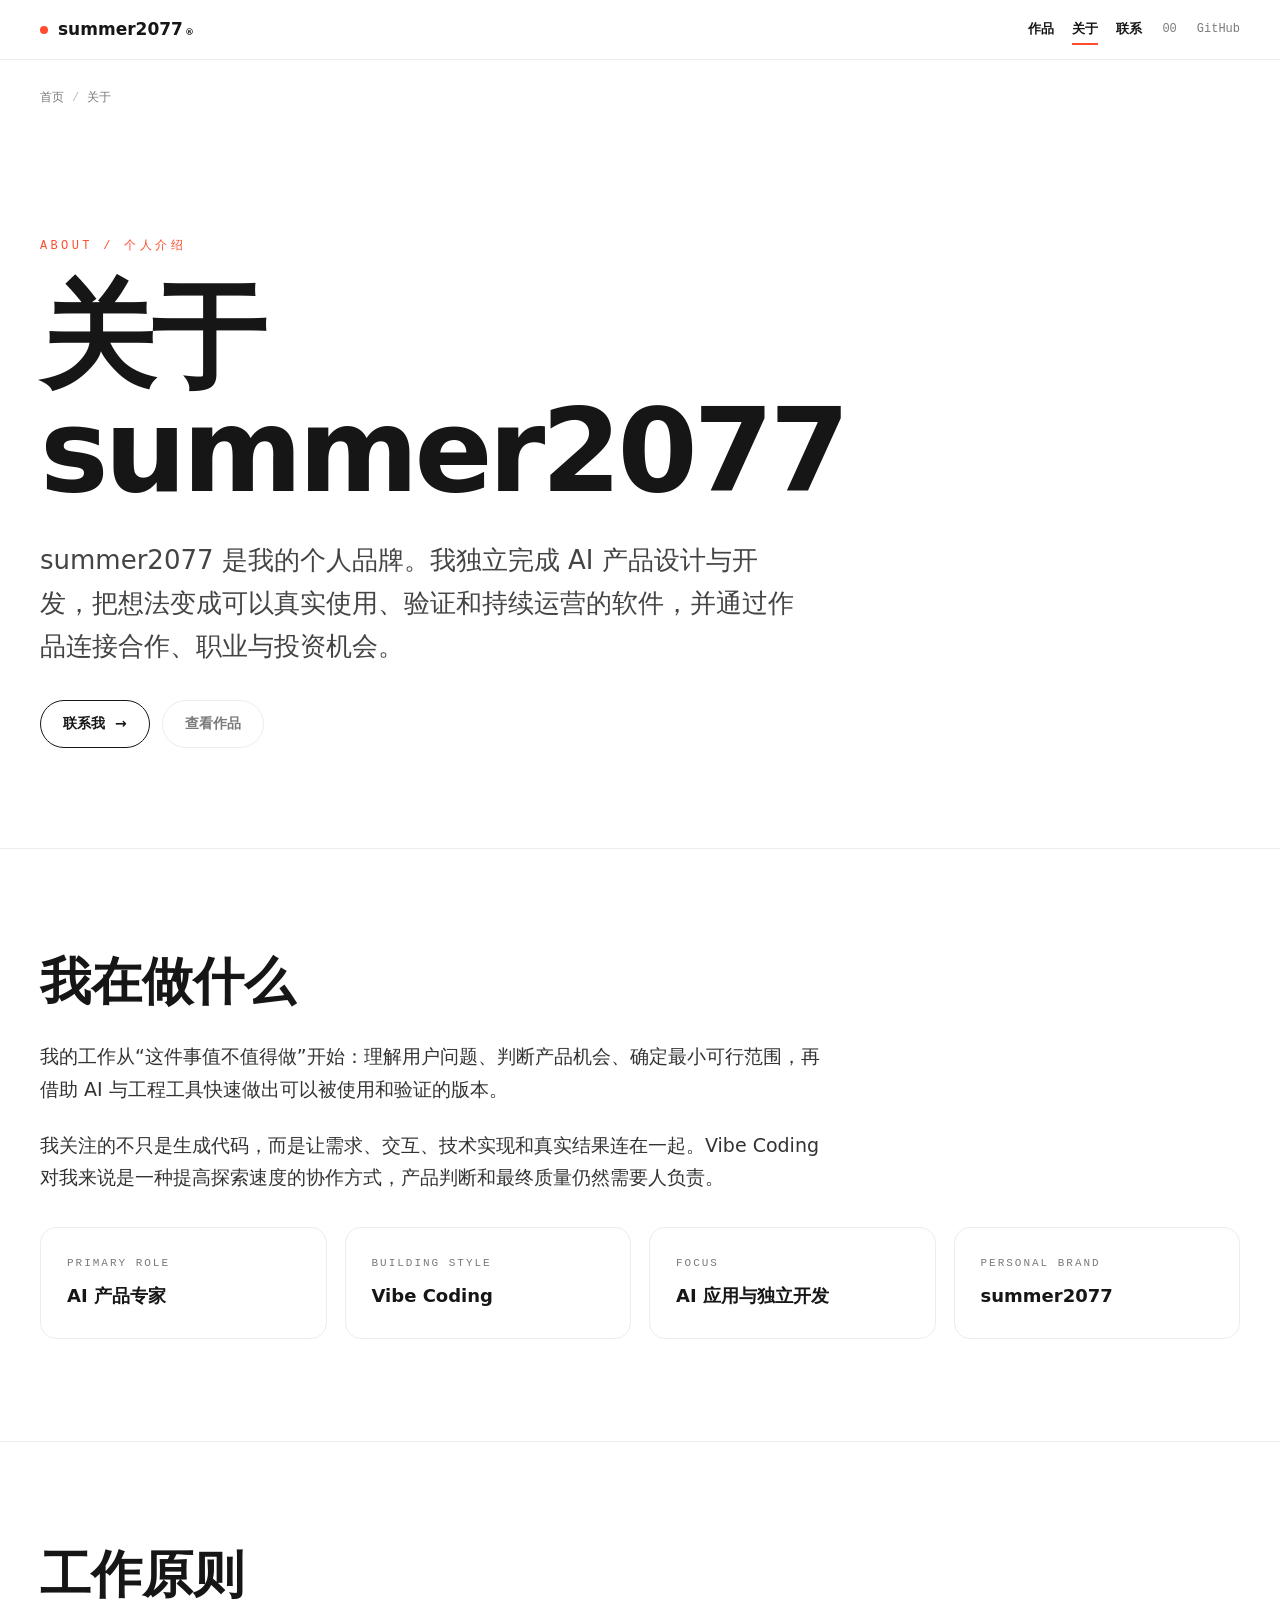
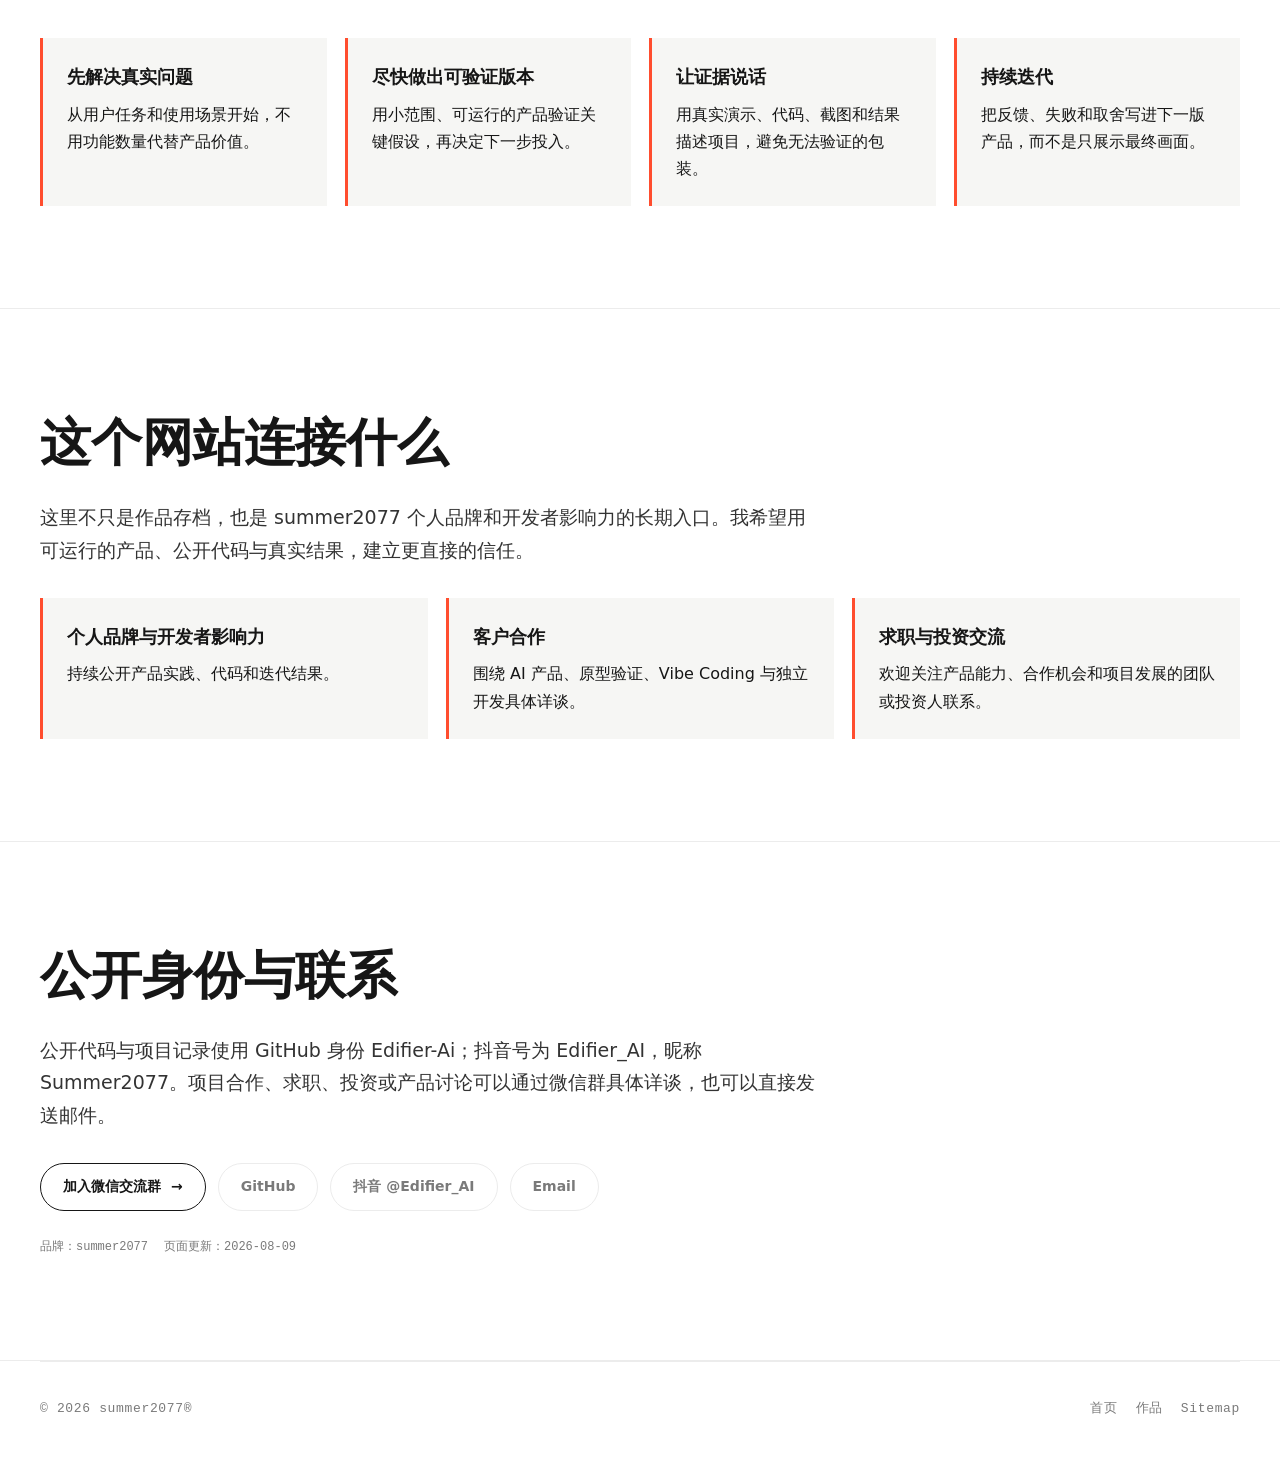
==== about/index.html @ 02dec82c "Expand homepage content and improve progressive static UX" ====
<!DOCTYPE html>
<html lang="zh-CN">
<head>
  <meta charset="UTF-8">
  <meta name="viewport" content="width=device-width, initial-scale=1.0">
  <title>关于 summer2077｜AI 产品专家与独立开发者</title>
  <meta name="description" content="认识 summer2077：独立完成 AI 产品设计与开发，通过真实作品建立个人品牌并连接合作、求职与投资机会。">
  <meta name="author" content="summer2077">
  <meta name="robots" content="index,follow,max-image-preview:large,max-snippet:-1,max-video-preview:-1">
  <meta name="theme-color" content="#ff4d2e">
  <link rel="canonical" href="https://summer2077.com/about/">
  <link rel="icon" href="/assets/favicon.svg" type="image/svg+xml">
  <link rel="manifest" href="/site.webmanifest">
  <meta property="og:locale" content="zh_CN">
  <meta property="og:type" content="profile">
  <meta property="og:site_name" content="summer2077">
  <meta property="og:title" content="关于 summer2077｜AI 产品专家与独立开发者">
  <meta property="og:description" content="了解 summer2077 的产品方向、独立开发方式、公开身份与合作方向。">
  <meta property="og:url" content="https://summer2077.com/about/">
  <meta property="og:image" content="https://summer2077.com/assets/hero-me-lean-v2.png">
  <meta property="og:image:alt" content="summer2077 的 Q 版个人形象">
  <meta name="twitter:card" content="summary">
  <meta name="twitter:title" content="关于 summer2077">
  <meta name="twitter:description" content="AI 产品设计、Vibe Coding 与独立开发。">
  <meta name="twitter:image" content="https://summer2077.com/assets/hero-me-lean-v2.png">
  <script type="application/ld+json">
  {
    "@context": "https://schema.org",
    "@graph": [
      {
        "@type": "ProfilePage",
        "@id": "https://summer2077.com/about/#webpage",
        "url": "https://summer2077.com/about/",
        "name": "关于 summer2077",
        "description": "summer2077 的个人介绍、独立开发方向、公开身份与合作目标。",
        "isPartOf": { "@id": "https://summer2077.com/#website" },
        "mainEntity": { "@id": "https://summer2077.com/#person" },
        "dateModified": "2026-08-09"
      },
      {
        "@type": "Person",
        "@id": "https://summer2077.com/#person",
        "name": "summer2077",
        "alternateName": ["Summer", "Edifier-Ai"],
        "url": "https://summer2077.com/",
        "email": "summer0420@vip.qq.com",
        "jobTitle": "AI 产品专家",
        "description": "独立完成 AI 产品设计与开发，通过真实作品连接客户合作、职业与投资机会。",
        "image": "https://summer2077.com/assets/hero-me-lean-v2.png",
        "knowsAbout": ["AI 产品设计", "Vibe Coding", "独立开发", "AI 应用", "产品验证"],
        "sameAs": ["https://github.com/Edifier-Ai", "https://v.douyin.com/jvzVWXVX1Ic/"]
      }
    ]
  }
  </script>
  <link rel="stylesheet" href="/css/style.css?v=20260809-21">
</head>
<body>
  <div class="progress" aria-hidden="true"><span id="bar"></span></div>
  <header class="nav">
    <a class="nav-logo" href="/" aria-label="summer2077 首页"><span class="dot"></span>summer2077<sup>®</sup></a>
    <div class="nav-right">
      <nav class="site-nav" aria-label="主导航"><a href="/projects/">作品</a><a href="/about/" aria-current="page">关于</a><a href="/#contact">联系</a></nav>
      <span class="progress-value" id="progress-value" aria-hidden="true">00</span>
      <a class="nav-gh" href="https://github.com/Edifier-Ai" target="_blank" rel="me noopener" aria-label="summer2077 的 GitHub">GitHub</a>
    </div>
  </header>

  <main class="page-main">
    <nav class="breadcrumbs" aria-label="面包屑"><ol><li><a href="/">首页</a></li><li aria-current="page">关于</li></ol></nav>
    <header class="page-hero reveal">
      <p class="page-eyebrow">ABOUT / 个人介绍</p>
      <h1>关于<br>summer2077</h1>
      <p class="page-lede">summer2077 是我的个人品牌。我独立完成 AI 产品设计与开发，把想法变成可以真实使用、验证和持续运营的软件，并通过作品连接合作、职业与投资机会。</p>
      <div class="page-actions"><a class="go" href="mailto:summer0420@vip.qq.com">联系我 <span class="arr">→</span></a><a class="go alt" href="/projects/">查看作品</a></div>
    </header>

    <section class="content-section reveal" aria-labelledby="what-i-do">
      <h2 id="what-i-do">我在做什么</h2>
      <div class="prose">
        <p>我的工作从“这件事值不值得做”开始：理解用户问题、判断产品机会、确定最小可行范围，再借助 AI 与工程工具快速做出可以被使用和验证的版本。</p>
        <p>我关注的不只是生成代码，而是让需求、交互、技术实现和真实结果连在一起。Vibe Coding 对我来说是一种提高探索速度的协作方式，产品判断和最终质量仍然需要人负责。</p>
      </div>
      <dl class="facts-grid">
        <div class="fact-card"><dt>PRIMARY ROLE</dt><dd>AI 产品专家</dd></div>
        <div class="fact-card"><dt>BUILDING STYLE</dt><dd>Vibe Coding</dd></div>
        <div class="fact-card"><dt>FOCUS</dt><dd>AI 应用与独立开发</dd></div>
        <div class="fact-card"><dt>PERSONAL BRAND</dt><dd>summer2077</dd></div>
      </dl>
    </section>

    <section class="content-section reveal" aria-labelledby="principles">
      <h2 id="principles">工作原则</h2>
      <ul class="feature-list">
        <li><strong>先解决真实问题</strong>从用户任务和使用场景开始，不用功能数量代替产品价值。</li>
        <li><strong>尽快做出可验证版本</strong>用小范围、可运行的产品验证关键假设，再决定下一步投入。</li>
        <li><strong>让证据说话</strong>用真实演示、代码、截图和结果描述项目，避免无法验证的包装。</li>
        <li><strong>持续迭代</strong>把反馈、失败和取舍写进下一版产品，而不是只展示最终画面。</li>
      </ul>
    </section>

    <section class="content-section reveal" aria-labelledby="site-goals">
      <h2 id="site-goals">这个网站连接什么</h2>
      <div class="prose"><p>这里不只是作品存档，也是 summer2077 个人品牌和开发者影响力的长期入口。我希望用可运行的产品、公开代码与真实结果，建立更直接的信任。</p></div>
      <ul class="feature-list">
        <li><strong>个人品牌与开发者影响力</strong>持续公开产品实践、代码和迭代结果。</li>
        <li><strong>客户合作</strong>围绕 AI 产品、原型验证、Vibe Coding 与独立开发具体详谈。</li>
        <li><strong>求职与投资交流</strong>欢迎关注产品能力、合作机会和项目发展的团队或投资人联系。</li>
      </ul>
    </section>

    <section class="content-section reveal" aria-labelledby="identity">
      <h2 id="identity">公开身份与联系</h2>
      <div class="prose"><p>公开代码与项目记录使用 GitHub 身份 Edifier-Ai；抖音号为 Edifier_AI，昵称 Summer2077。项目合作、求职、投资或产品讨论可以通过微信群具体详谈，也可以直接发送邮件。</p></div>
      <div class="page-actions"><a class="go" href="/#community">加入微信交流群 <span class="arr">→</span></a><a class="go alt" href="https://github.com/Edifier-Ai" target="_blank" rel="me noopener">GitHub</a><a class="go alt" href="https://v.douyin.com/jvzVWXVX1Ic/" target="_blank" rel="me noopener">抖音 @Edifier_AI</a><a class="go alt" href="mailto:summer0420@vip.qq.com">Email</a></div>
      <p class="meta-row"><span>品牌：summer2077</span><span>页面更新：2026-08-09</span></p>
    </section>
  </main>

  <footer><div class="footer-inner"><span>© <span id="year">2026</span> summer2077®</span><nav class="footer-nav" aria-label="页脚导航"><a href="/">首页</a><a href="/projects/">作品</a><a href="/sitemap.xml">Sitemap</a></nav></div></footer>
  <div id="cursor" aria-hidden="true"></div>
  <script src="/js/main.js?v=20260809-17"></script>
</body>
</html>
---- css/style.css ----
/* ========== 基础 ========== */
:root{
  --bg:#ffffff;
  --ink:#161616;
  --muted:#7a7a7a;
  --line:#ececec;
  --soft:#f6f6f4;
  --accent:#ff4d2e;
  --radius:16px;
  --nav-h:60px;
  --gutter:max(24px, calc((100vw - 1200px) / 2));
  --mono:ui-monospace,SFMono-Regular,Consolas,"Courier New",monospace;
}
*{margin:0;padding:0;box-sizing:border-box}
html{scroll-behavior:smooth}
body{
  font-family:"PingFang SC","Microsoft YaHei","Noto Sans SC",system-ui,sans-serif;
  background:var(--bg);color:var(--ink);line-height:1.7;
  -webkit-font-smoothing:antialiased;overflow-x:hidden;
}
img{display:block;max-width:100%}
a{color:inherit;text-decoration:none}
button{font:inherit;border:0;background:none;cursor:pointer;color:inherit}
::selection{background:var(--accent);color:#fff}
a:focus-visible,button:focus-visible{outline:2px solid var(--accent);outline-offset:3px;border-radius:4px}
.sr-only{position:absolute!important;width:1px!important;height:1px!important;padding:0!important;margin:-1px!important;overflow:hidden!important;clip:rect(0,0,0,0)!important;white-space:nowrap!important;border:0!important}

/* ========== 阅读进度 ========== */
#bar{
  position:fixed;top:0;left:0;height:3px;width:100%;z-index:70;
  background:var(--accent);transform-origin:0 50%;transform:scaleX(0);
}

/* ========== 顶部栏 ========== */
.nav{
  position:fixed;top:0;left:0;right:0;z-index:50;height:var(--nav-h);
  display:flex;justify-content:space-between;align-items:center;
  padding:0 var(--gutter);
  background:rgba(255,255,255,.85);backdrop-filter:blur(12px);
  border-bottom:1px solid var(--line);
}
.nav-logo{font-weight:800;font-size:17px;display:inline-flex;align-items:baseline;gap:2px}
.nav-logo .dot{width:8px;height:8px;border-radius:50%;background:var(--accent);display:inline-block;margin-right:8px;transform:translateY(-1px)}
.nav-logo sup{font-size:9px;font-weight:600}
.nav-right{display:flex;align-items:center;gap:20px}
.site-nav{display:flex;align-items:center;gap:18px;font-size:13px;font-weight:700}
.site-nav a{position:relative;padding:4px 0}
.site-nav a::after{content:"";position:absolute;left:0;right:0;bottom:0;height:1.5px;background:var(--accent);transform:scaleX(0);transform-origin:left;transition:transform .2s}
.site-nav a:hover::after,.site-nav a[aria-current="page"]::after{transform:scaleX(1)}
.progress-value{font-family:var(--mono);font-size:12px;color:var(--muted);min-width:2ch;text-align:right}
.nav-gh{font-family:var(--mono);font-size:12px;color:var(--muted);transition:color .2s}
.nav-gh:hover{color:var(--ink)}

/* ========== 首屏 ========== */
.hero{
  position:relative;min-height:100vh;min-height:100svh;
  display:flex;flex-direction:column;justify-content:center;
  padding:calc(var(--nav-h) + 40px) var(--gutter) 96px;
  overflow:hidden;
}
.hero::before{
  content:"";position:absolute;inset:0;pointer-events:none;
  background-image:
    linear-gradient(rgba(20,20,20,.045) 1px,transparent 1px),
    linear-gradient(90deg,rgba(20,20,20,.045) 1px,transparent 1px);
  background-size:56px 56px;
  -webkit-mask-image:linear-gradient(#000 55%,transparent 95%);
  mask-image:linear-gradient(#000 55%,transparent 95%);
}
.hero-title{
  position:relative;z-index:1;
  font-size:clamp(52px,9.5vw,136px);font-weight:800;line-height:1.08;
  letter-spacing:.01em;text-transform:none;
}
.lmask{display:block;overflow:hidden;padding-bottom:.06em;margin-bottom:-.06em}
.lmask-scene{overflow:visible}
.lword{
  display:inline-block;white-space:nowrap;transform:translateY(112%);
  animation:rise .9s cubic-bezier(.2,.65,.2,1) forwards;animation-delay:var(--d,0s);
}
@keyframes rise{to{transform:translateY(0)}}

/* 角色直接锚定目标字符，避免跨行字体宽度差异在不同浏览器中累积成位移。
   所有尺寸均为传统 CSS 长度，不依赖 calc() 的乘法语法。 */
.glyph-anchor{position:relative;display:inline-block}
.hero-illo{
  position:absolute;left:100%;top:0;display:block;isolation:isolate;
  width:3.1em;height:3.1em;
}
.scene-item,.scene-wife-menu{position:absolute}
.scene-item{pointer-events:none}
.scene-item img,.scene-wife-menu img{user-select:none;-webkit-user-drag:none}
.scene-item picture,.scene-wife-menu picture{display:block;width:100%;height:100%}
.figure-static{height:100%;width:auto;max-width:none;display:block}
.me{
  left:-.755em;top:-.646em;width:3.05em;height:3.05em;z-index:5;
}
.poodle{
  left:1.196em;top:1.274em;width:1.1em;height:1.1em;z-index:6;
}
.bichon{
  left:1.819em;top:1.25em;width:1.05em;height:1.05em;z-index:7;
}
.scene-wife-menu{
  /* 图片中臀部坐点约为画布的 32% / 47%；始终将这个点压在 7 的上横笔上。 */
  left:.35em;top:.08em;width:1.3334em;height:2em;
  transform:translate(-32%,-47%);
  padding:0;border:0;z-index:8;cursor:pointer;
  background:transparent;font:inherit;color:inherit;
}
.wife-figure{
  position:absolute;inset:0;display:block;pointer-events:none;opacity:0;
  transform:translate3d(0,8px,0) scale(.96);transform-origin:50% 70%;
  transition:opacity .24s ease,transform .36s cubic-bezier(.2,.75,.2,1),filter .3s ease;
}
.scene-wife-menu img{position:absolute;inset:0;width:100%;height:100%;object-fit:contain;max-width:none}
.wife-look{filter:saturate(.94)}
.scene-wife-menu:hover .wife-figure,
.scene-wife-menu:focus-visible .wife-figure,
.scene-wife-menu.is-revealed .wife-figure{opacity:1;transform:none}
.scene-wife-menu:hover .wife-look,
.scene-wife-menu:focus-visible .wife-look,
.scene-wife-menu.is-revealed .wife-look{filter:saturate(1.05)}
.scene-wife-menu:hover,.scene-wife-menu:focus-visible,.scene-wife-menu.is-revealed{z-index:10}

.sub{
  position:relative;z-index:1;margin-top:clamp(28px,4vh,48px);
  display:flex;flex-direction:column;gap:6px;
  animation:fadein 1s .9s both;
}
.sub .zh{font-size:clamp(18px,2vw,24px);font-weight:700;letter-spacing:.12em}
.sub .en{font-family:var(--mono);font-size:12px;letter-spacing:.3em;color:var(--muted)}
.hero-summary{max-width:620px;margin-top:10px;font-size:clamp(15px,1.5vw,18px);color:#444;letter-spacing:.02em}
@keyframes fadein{from{opacity:0;transform:translateY(12px)}to{opacity:1;transform:none}}

.arrow{
  position:absolute;bottom:28px;left:var(--gutter);z-index:1;
  font-family:var(--mono);font-size:12px;letter-spacing:.3em;color:var(--muted);
  animation:hint 2s ease-in-out infinite;
}
@keyframes hint{0%,100%{transform:translateY(0)}50%{transform:translateY(8px)}}

/* ========== 分区通用 ========== */
section{position:relative;scroll-margin-top:var(--nav-h)}
.reel{
  position:absolute;top:32px;right:var(--gutter);z-index:0;
  font-weight:800;line-height:1;font-size:clamp(110px,17vw,230px);
  color:transparent;-webkit-text-stroke:1.5px #efefef;
  user-select:none;pointer-events:none;
}
.reveal{opacity:1;transform:none}
.js .reveal{opacity:0;transform:translateY(26px);transition:opacity .7s ease,transform .7s ease}
.js .reveal.in{opacity:1;transform:none}

/* ========== 作品区 ========== */
.works-shell{padding:96px var(--gutter) 40px}
.section-title{position:relative;z-index:1;margin-bottom:24px;font-size:clamp(28px,4vw,48px);line-height:1.2}
.tabs{
  position:relative;z-index:1;display:flex;gap:8px;flex-wrap:wrap;
  margin-bottom:24px;
}
.tab{
  padding:9px 22px;border-radius:999px;border:1px solid var(--line);
  font-size:14px;font-weight:600;color:var(--muted);
  transition:background .2s,color .2s,border-color .2s;
}
.tab:hover{color:var(--ink);border-color:var(--ink)}
.tab.active{background:var(--ink);border-color:var(--ink);color:#fff}
.panel{display:block}
.js .panel{display:none}
.js .panel.active{display:block;animation:fadein .45s ease both}

/* 项目模块 */
.pmodule{
  display:grid;grid-template-columns:minmax(0,1fr) minmax(0,2fr);
  gap:clamp(24px,4vw,56px);align-items:center;
  padding:56px 0;border-top:1px solid var(--line);position:relative;z-index:1;
}
.pmodule:last-child{border-bottom:1px solid var(--line)}
.pnum{
  grid-column:1/-1;font-family:var(--mono);font-size:13px;
  letter-spacing:.25em;color:var(--accent);
}
.stage{
  aspect-ratio:16/9;border:1.5px dashed #d9d9d9;border-radius:var(--radius);
  background:var(--soft);display:flex;align-items:center;justify-content:center;text-align:center;
  color:#b5b5b5;font-size:13px;line-height:2;letter-spacing:.1em;font-family:var(--mono);
  transition:transform .3s,border-color .3s,box-shadow .3s;overflow:hidden;
}
.pmodule:hover .stage{transform:translateY(-4px);border-color:var(--accent)}
/* 有真实截图时：实线边框、去占位底色，hover 改为阴影+描边强调，不再位移 */
.stage.has-img{border:1.5px solid var(--line);background:var(--ink)}
.stage.has-img .slide{background:var(--ink)}
.pmodule:hover .stage.has-img{
  transform:none;border-color:var(--accent);
  box-shadow:0 16px 40px -18px rgba(20,20,20,.35);
}
.stage img{width:100%;height:100%;object-fit:cover;border-radius:inherit}
.slide picture{display:block;width:100%;height:100%}
.stage{cursor:zoom-in;position:relative}
.slides{display:flex;width:100%;height:100%;transition:transform .45s cubic-bezier(.2,.65,.2,1)}
.slide{
  flex:0 0 100%;display:flex;align-items:center;justify-content:center;text-align:center;
  color:#b5b5b5;font-size:12px;line-height:2;letter-spacing:.1em;font-family:var(--mono);
}
.stage-btn{
  position:absolute;top:50%;transform:translateY(-50%);z-index:2;
  width:32px;height:32px;border-radius:50%;background:#fff;border:1px solid var(--line);
  display:flex;align-items:center;justify-content:center;font-size:14px;color:#333;
  opacity:0;transition:opacity .2s,background .2s,border-color .2s,color .2s;
}
.stage:hover .stage-btn,.stage-btn:focus-visible{opacity:1}
.stage-btn:hover{background:var(--accent);border-color:var(--accent);color:#fff}
.stage-btn.prev{left:10px}
.stage-btn.next{right:10px}
.stage-dots{position:absolute;bottom:10px;left:50%;transform:translateX(-50%);display:flex;gap:6px;z-index:2}
.sdot{width:8px;height:8px;border-radius:50%;background:#d5d5d5;padding:0;transition:background .2s,transform .2s}
.sdot.on{background:var(--accent);transform:scale(1.3)}
.stage-hint{
  position:absolute;top:10px;right:12px;z-index:2;
  font-family:var(--mono);font-size:11px;letter-spacing:.15em;color:#b5b5b5;
  opacity:0;transition:opacity .2s;
}
.stage:hover .stage-hint{opacity:1}

/* 点击放大浮层 */
#lightbox{
  position:fixed;inset:0;z-index:120;background:rgba(12,12,12,.88);
  display:none;align-items:center;justify-content:center;gap:24px;
}
#lightbox.open{display:flex}
.lb-content .slide{
  width:min(960px,86vw);aspect-ratio:16/9;height:auto;border-radius:12px;
  background:#1a1a1a;border:1.5px dashed #444;color:#888;font-size:14px;
}
.lb-content img{max-width:min(1100px,90vw);max-height:82vh;width:auto;height:auto;border-radius:10px}
.lb-content .slide img{width:100%;height:100%;max-height:none;object-fit:cover;border-radius:inherit}
.lb-x{
  position:absolute;top:24px;right:28px;width:44px;height:44px;border-radius:50%;
  border:1px solid rgba(255,255,255,.3);color:#fff;font-size:20px;
  transition:background .2s,border-color .2s;
}
.lb-nav{
  width:44px;height:44px;border-radius:50%;
  border:1px solid rgba(255,255,255,.3);color:#fff;font-size:16px;
  transition:background .2s,border-color .2s;
}
.lb-x:hover,.lb-nav:hover{background:var(--accent);border-color:var(--accent)}
.lb-count{
  position:absolute;bottom:26px;left:50%;transform:translateX(-50%);
  color:#bbb;font-family:var(--mono);font-size:12px;letter-spacing:.2em;
}
.ptitle{display:flex;align-items:center;gap:12px;flex-wrap:wrap;margin-bottom:12px}
.ptitle h3{font-size:clamp(22px,2.4vw,30px);font-weight:800}
.ptag{
  font-family:var(--mono);font-size:12px;color:#666;
  border:1px solid var(--line);border-radius:6px;padding:3px 10px;
}
.pinfo > p{color:var(--muted);max-width:460px}
.collection-note{position:relative;z-index:1;padding:28px 0;color:var(--muted);font-size:14px;border-bottom:1px solid var(--line)}
.go-row{display:flex;gap:12px;flex-wrap:wrap;margin-top:26px}
.go{
  display:inline-flex;align-items:center;gap:10px;
  font-size:14px;font-weight:700;padding:11px 22px;border-radius:999px;
  border:1.5px solid var(--ink);transition:transform .2s,background .2s,border-color .2s,color .2s;
}
.go.alt{border-color:var(--line);color:var(--muted)}
.go:hover{background:var(--accent);border-color:var(--accent);color:#fff;transform:translateY(-2px)}
.go .arr{transition:transform .2s}
.go:hover .arr{transform:translateX(4px)}
.go.pending{border-style:dashed;color:#888;cursor:default;user-select:none}
.go.pending:hover{background:transparent;border-color:var(--line);color:#888;transform:none}

/* 关于我面板 */
.me-intro{position:relative;z-index:1;max-width:760px;padding:48px 0}
.me-kicker{font-family:var(--mono);font-size:13px;letter-spacing:.3em;color:var(--accent);margin-bottom:28px}
.panel-title{font-size:clamp(28px,4vw,48px);line-height:1.2;margin-bottom:24px}
.me-copy{font-size:clamp(16px,1.6vw,19px);color:#333}
.me-copy + .me-copy{margin-top:1.2em}
.me-tags{display:flex;flex-wrap:wrap;gap:10px;margin-top:36px}
.chip{
  border:1px solid var(--line);background:#fff;border-radius:999px;
  padding:8px 16px;font-size:13px;color:#444;
  transition:transform .2s,border-color .2s,color .2s;
}
.chip:hover{border-color:var(--accent);color:var(--accent);transform:translateY(-2px)}
.text-link{display:inline-block;margin-top:30px;font-weight:800;border-bottom:1.5px solid var(--ink)}
.text-link:hover{color:var(--accent);border-color:var(--accent)}
.inline-link{margin-top:0}

/* 交流面板 */
.cgrid{
  display:grid;grid-template-columns:repeat(auto-fit,minmax(300px,1fr));
  gap:24px;padding:48px 0;position:relative;z-index:1;
}
.cmodule{
  border:1px solid var(--line);border-radius:24px;padding:clamp(24px,3vw,44px);
  display:flex;flex-direction:column;align-items:flex-start;gap:14px;background:#fff;
  transition:transform .3s,border-color .3s;
}
.cmodule:hover{transform:translateY(-4px);border-color:var(--accent)}
.cmodule .pnum{grid-column:auto}
.c-cat{font-family:var(--mono);font-size:11px;letter-spacing:.25em;color:var(--muted)}
.cmodule h2,.cmodule h3{font-size:24px;font-weight:800}
.cmodule p{color:var(--muted);font-size:14px}
.community-qr{
  width:min(300px,100%);margin-top:8px;overflow:hidden;
  border:1px solid var(--line);border-radius:18px;background:#fff;
}
.community-qr img{display:block;width:100%;height:auto;background:#fff}
.community-qr figcaption{
  padding:11px 14px;border-top:1px solid var(--line);color:var(--muted);
  font-family:var(--mono);font-size:11px;line-height:1.6;text-align:center;
}

/* ========== 联系 ========== */
.contact{padding:120px var(--gutter) 96px;overflow:hidden}
.wordmark{
  position:relative;z-index:1;font-weight:800;line-height:1;
  font-size:clamp(72px,14vw,200px);letter-spacing:-.02em;
}
.wordmark .dot-accent{color:var(--accent)}
.label{
  position:relative;z-index:1;font-family:var(--mono);font-size:13px;
  letter-spacing:.3em;color:var(--muted);margin:32px 0 20px;
}
.socials{position:relative;z-index:1;border-bottom:1px solid var(--line)}
.social{
  position:relative;
  display:grid;grid-template-columns:56px 140px 1fr auto;align-items:center;gap:16px;
  padding:22px 12px 22px 0;border-top:1px solid var(--line);
  transition:padding-left .25s,color .2s,background .25s;
}
.social::after{
  content:"";position:absolute;left:0;bottom:-1px;height:1.5px;width:100%;
  background:var(--accent);transform:scaleX(0);transform-origin:0 50%;
  transition:transform .35s cubic-bezier(.2,.65,.2,1);
}
.social:hover{padding-left:14px;color:var(--accent);background:linear-gradient(90deg,rgba(255,77,46,.05),transparent 55%)}
.social:hover::after{transform:scaleX(1)}
.social:hover .s-name{color:var(--accent)}
.s-no{font-family:var(--mono);font-size:12px;color:var(--muted)}
.s-name{font-weight:700;font-size:17px;transition:color .2s}
.s-handle{font-family:var(--mono);font-size:13px;color:var(--muted)}
.s-arr{font-size:18px;transition:transform .25s}
.social:hover .s-arr{transform:translateX(6px)}

/* ========== 页脚 ========== */
footer{
  margin:0 var(--gutter);padding:36px 0 48px;
  border-top:1px solid var(--line);
  color:var(--muted);font-size:13px;
  font-family:var(--mono);letter-spacing:.05em;
}

/* ========== 自定义光标 & 提示 ========== */
#cursor{
  position:fixed;top:0;left:0;width:28px;height:28px;border-radius:50%;
  border:1.5px solid var(--accent);pointer-events:none;z-index:99;
  opacity:0;transition:opacity .3s,width .25s,height .25s,background .25s;
}
body.cursor-on #cursor{opacity:.85}
#cursor.is-hover{width:46px;height:46px;background:rgba(255,77,46,.08)}
#toast{
  position:fixed;left:50%;bottom:40px;transform:translate(-50%,16px);
  background:var(--ink);color:#fff;padding:10px 22px;border-radius:999px;
  font-size:13px;opacity:0;pointer-events:none;transition:opacity .3s,transform .3s;z-index:100;
}
#toast.show{opacity:1;transform:translate(-50%,0)}

/* ========== 响应式 ========== */
/* 短屏桌面端保留完整人物，不让坐在 7 上的形象被首屏上沿裁切 */
@media (min-width:901px) and (max-height:780px){
  .hero{min-height:900px}
}
.footer-inner{display:flex;align-items:center;justify-content:space-between;gap:24px}
.footer-nav{display:flex;gap:18px}
.footer-nav a:hover{color:var(--accent)}

/* ========== 内页 ========== */
.page-main{padding-top:var(--nav-h)}
.breadcrumbs{padding:28px var(--gutter) 0;font-family:var(--mono);font-size:12px;color:var(--muted)}
.breadcrumbs ol{display:flex;align-items:center;gap:8px;list-style:none;flex-wrap:wrap}
.breadcrumbs li+li::before{content:"/";margin-right:8px;color:#bbb}
.breadcrumbs a:hover{color:var(--accent)}
.page-hero{padding:clamp(72px,10vw,140px) var(--gutter) clamp(56px,8vw,100px);border-bottom:1px solid var(--line)}
.page-eyebrow{font-family:var(--mono);font-size:12px;letter-spacing:.28em;color:var(--accent);margin-bottom:22px}
.page-hero h1{max-width:980px;font-size:clamp(48px,9vw,120px);line-height:1;letter-spacing:-.035em}
.page-lede{max-width:760px;margin-top:30px;font-size:clamp(18px,2.2vw,26px);line-height:1.65;color:#444}
.page-actions{display:flex;gap:12px;flex-wrap:wrap;margin-top:32px}
.content-section{padding:clamp(64px,8vw,110px) var(--gutter);border-bottom:1px solid var(--line)}
.content-section h2{font-size:clamp(30px,4vw,52px);line-height:1.2;margin-bottom:28px}
.content-section h3{font-size:clamp(20px,2vw,28px);margin-bottom:12px}
.prose{max-width:780px;color:#333;font-size:clamp(16px,1.5vw,19px)}
.prose p+p{margin-top:1.25em}
.facts-grid,.card-grid{display:grid;grid-template-columns:repeat(auto-fit,minmax(240px,1fr));gap:18px;margin-top:34px}
.fact-card,.project-card{border:1px solid var(--line);border-radius:var(--radius);padding:26px;background:#fff}
.fact-card dt{font-family:var(--mono);font-size:11px;letter-spacing:.18em;color:var(--muted);margin-bottom:8px}
.fact-card dd{font-weight:800;font-size:18px}
.project-card{display:flex;flex-direction:column;gap:14px;transition:transform .25s,border-color .25s,box-shadow .25s}
.project-card:hover{transform:translateY(-4px);border-color:var(--accent);box-shadow:0 18px 44px -28px rgba(20,20,20,.45)}
.project-card img{width:100%;height:auto;aspect-ratio:16/9;object-fit:cover;border-radius:10px;background:var(--ink)}
.project-card .ptag{align-self:flex-start}
.project-card p{color:var(--muted)}
.project-gallery{display:grid;gap:24px}
.project-gallery figure{border:1px solid var(--line);border-radius:var(--radius);overflow:hidden;background:var(--ink)}
.project-gallery img{width:100%;height:auto}
.project-gallery figcaption{padding:12px 16px;background:#fff;color:var(--muted);font-size:13px}
.feature-list{display:grid;grid-template-columns:repeat(auto-fit,minmax(250px,1fr));gap:18px;list-style:none;margin-top:32px}
.feature-list li{padding:24px;border-left:3px solid var(--accent);background:var(--soft)}
.feature-list strong{display:block;margin-bottom:8px;font-size:18px}
.status-note{max-width:780px;margin-top:28px;padding:18px 20px;border-radius:12px;background:var(--soft);color:#555;font-size:14px}
.meta-row{display:flex;gap:16px;flex-wrap:wrap;margin-top:26px;font-family:var(--mono);font-size:12px;color:var(--muted)}
.error-page{min-height:calc(100vh - var(--nav-h));display:flex;flex-direction:column;align-items:flex-start;justify-content:center;padding:80px var(--gutter)}
.error-code{font-size:clamp(96px,22vw,280px);font-weight:800;line-height:.8;color:transparent;-webkit-text-stroke:2px var(--accent)}
.error-page h1{font-size:clamp(30px,5vw,64px);margin-top:36px}
.error-page p{max-width:560px;margin:18px 0 30px;color:var(--muted)}
@media (min-width:901px) and (max-width:1194px){
  /* 与 900px 端点保持同一人物尺寸，消除断点两侧的缩放跳变。 */
  .scene-wife-menu{width:151.2px;height:226.8px}
}
@media (max-width:900px){
  .nav-right{gap:12px}
  .site-nav{gap:12px;font-size:12px}
  .nav-gh{font-size:0}
  .nav-gh::before{content:"GH";font-size:10px;font-family:var(--mono);letter-spacing:0}
  .hero{padding-bottom:110px}
  .hero-title{font-size:clamp(44px,13vw,72px)}
  .sub .en{font-size:10px;letter-spacing:.18em}
  /* 小屏仍锚定同一字符，仅放大角色并调整相对间距。 */
  .hero-illo{width:3.7em;height:4.1em}
  .me{left:-.958em;top:-.9em;width:4.06em;height:4.06em}
  .poodle{left:1.75em;top:1.892em;width:1.18em;height:1.18em}
  .bichon{left:2.4em;top:1.854em;width:1.14em;height:1.14em}
  .scene-wife-menu{left:.35em;top:.08em;width:2.1em;height:3.15em}
  .pmodule{grid-template-columns:1fr;padding:40px 0}
  .social{grid-template-columns:32px 64px minmax(0,1fr) auto;gap:8px}
  .s-handle{display:block;min-width:0;font-size:11px;white-space:nowrap;overflow:hidden;text-overflow:ellipsis}
  .works-shell{padding-top:72px}
  .contact{padding-top:88px;padding-bottom:72px}
  .footer-inner{align-items:flex-start;flex-direction:column}
}
@media (max-width:420px){
  /* 末尾 7 靠近窄屏右缘时，保留完整人物，避免透明画布被裁切。 */
  .scene-wife-menu{left:-.21em}
  .progress-value{display:none}
  .site-nav{gap:9px;font-size:11px}
  .nav{padding-left:16px;padding-right:16px}
  .nav-logo{font-size:14px}
}

/* ========== 减少动效 ========== */
@media (prefers-reduced-motion:reduce){
  html{scroll-behavior:auto}
  .lword{animation:none;transform:none}
  .arrow,.sub{animation:none;opacity:1;transform:none}
  .reveal{opacity:1;transform:none;transition:none}
  .wife-figure{transition:none}
  #cursor{display:none}
}
@media (pointer:coarse){
  #cursor{display:none}
  .stage-btn,.stage-hint{opacity:1}
}
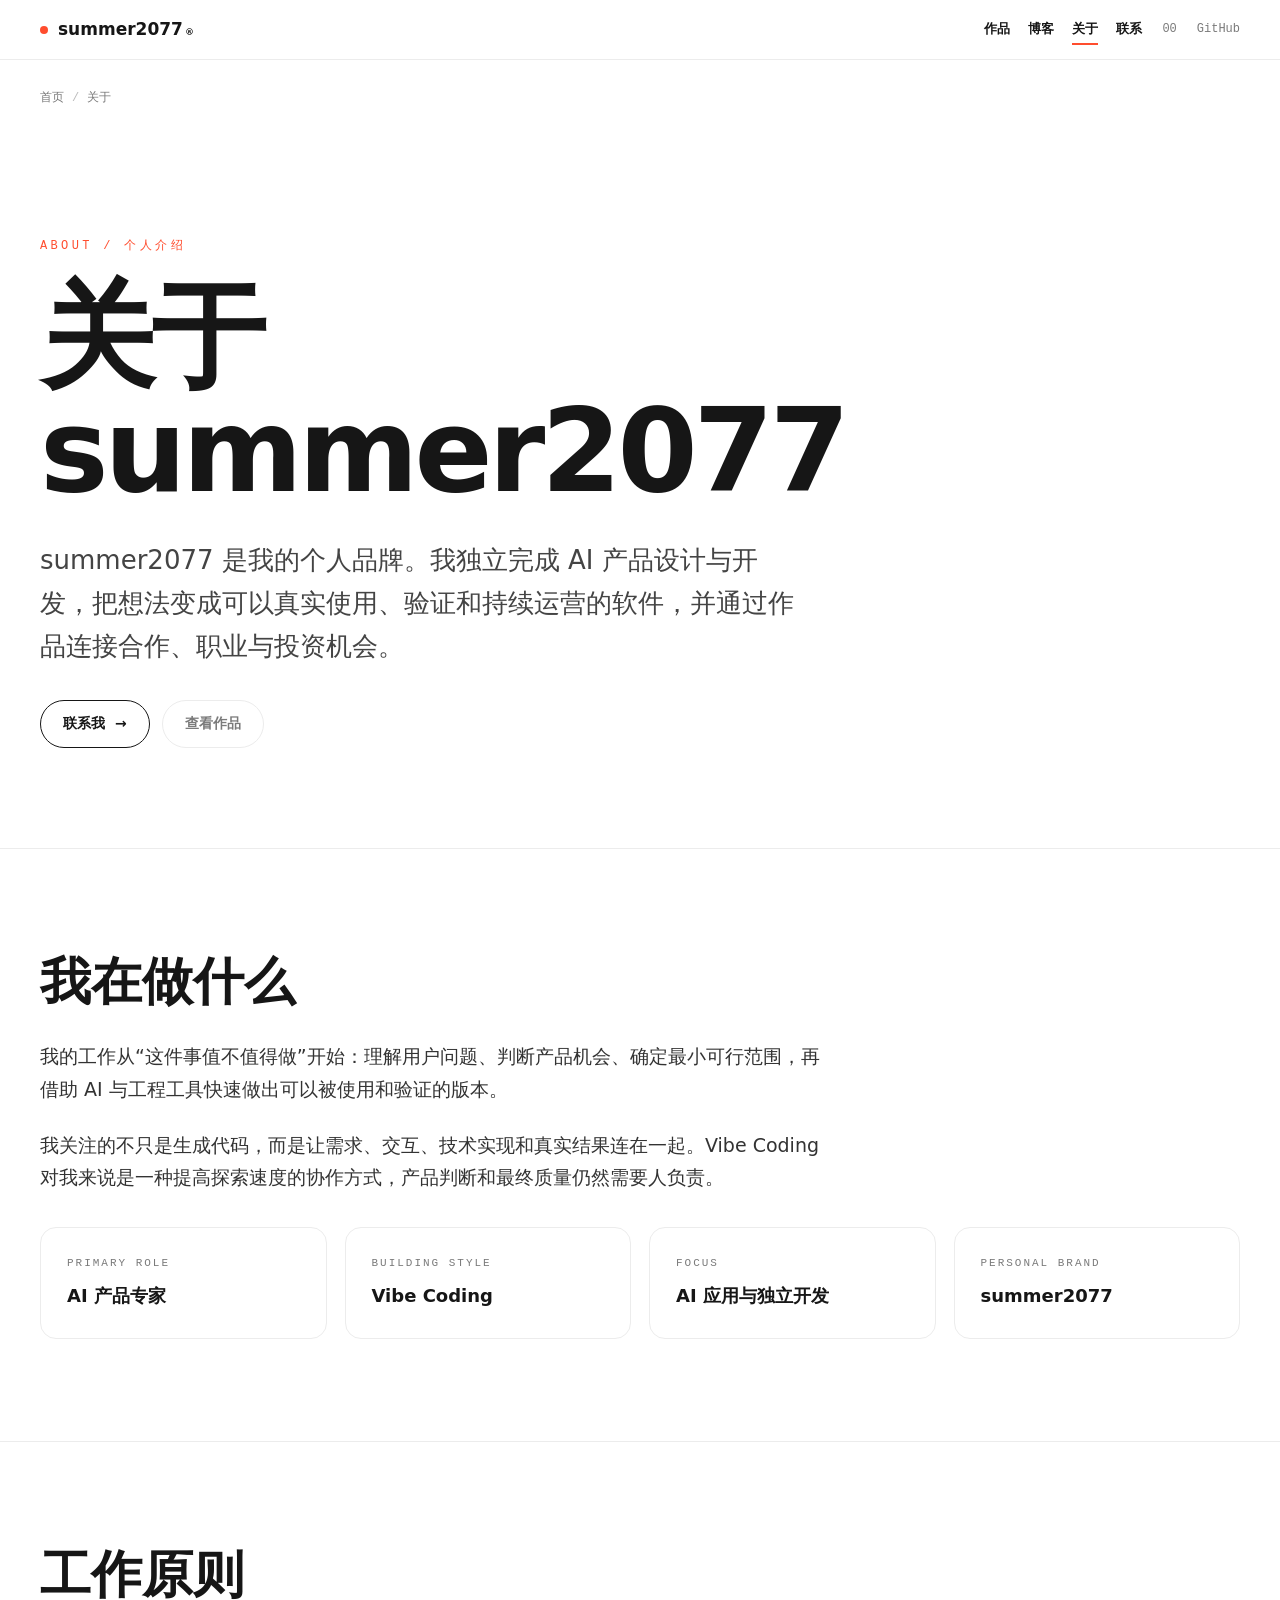
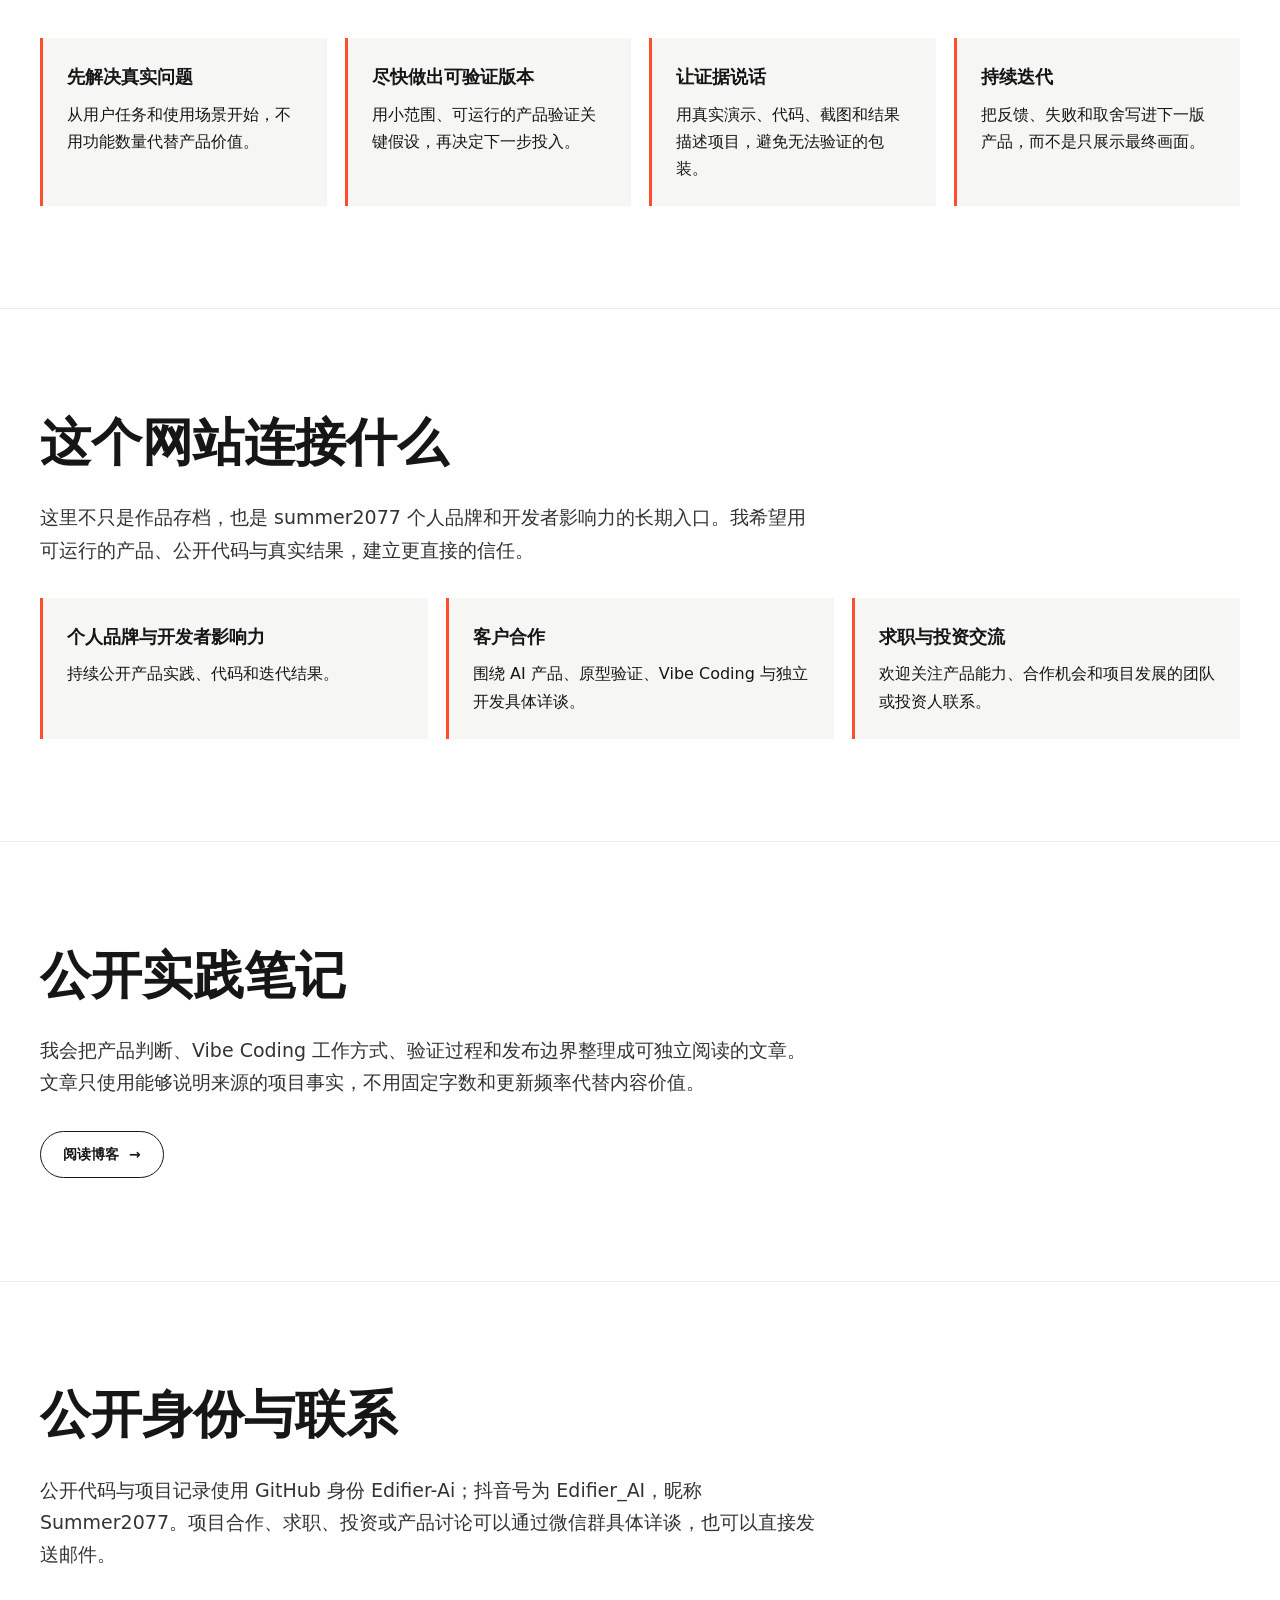
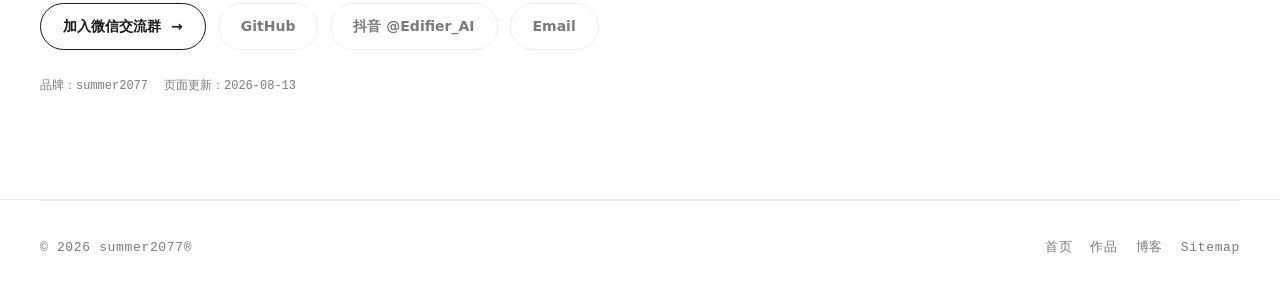
==== commit 948147d6: "feat: add SEO blog and crawl improvements" ====
--- a/about/index.html
+++ b/about/index.html
@@ -35,7 +35,7 @@
         "description": "summer2077 的个人介绍、独立开发方向、公开身份与合作目标。",
         "isPartOf": { "@id": "https://summer2077.com/#website" },
         "mainEntity": { "@id": "https://summer2077.com/#person" },
-        "dateModified": "2026-08-09"
+        "dateModified": "2026-08-13"
       },
       {
         "@type": "Person",
@@ -53,14 +53,23 @@
     ]
   }
   </script>
-  <link rel="stylesheet" href="/css/style.css?v=20260809-21">
+  <link rel="stylesheet" href="/css/style.css?v=20260813-3">
+  <script>
+  var _hmt = _hmt || [];
+  (function() {
+    var hm = document.createElement("script");
+    hm.src = "https://hm.baidu.com/hm.js?30152a06c6c0e47f34a391e816362e80";
+    var s = document.getElementsByTagName("script")[0];
+    s.parentNode.insertBefore(hm, s);
+  })();
+  </script>
 </head>
 <body>
   <div class="progress" aria-hidden="true"><span id="bar"></span></div>
   <header class="nav">
     <a class="nav-logo" href="/" aria-label="summer2077 首页"><span class="dot"></span>summer2077<sup>®</sup></a>
     <div class="nav-right">
-      <nav class="site-nav" aria-label="主导航"><a href="/projects/">作品</a><a href="/about/" aria-current="page">关于</a><a href="/#contact">联系</a></nav>
+      <nav class="site-nav" aria-label="主导航"><a href="/projects/">作品</a><a href="/blog/">博客</a><a href="/about/" aria-current="page">关于</a><a href="/#contact">联系</a></nav>
       <span class="progress-value" id="progress-value" aria-hidden="true">00</span>
       <a class="nav-gh" href="https://github.com/Edifier-Ai" target="_blank" rel="me noopener" aria-label="summer2077 的 GitHub">GitHub</a>
     </div>
@@ -109,15 +118,21 @@
       </ul>
     </section>
 
+    <section class="content-section reveal" aria-labelledby="writing">
+      <h2 id="writing">公开实践笔记</h2>
+      <div class="prose"><p>我会把产品判断、Vibe Coding 工作方式、验证过程和发布边界整理成可独立阅读的文章。文章只使用能够说明来源的项目事实，不用固定字数和更新频率代替内容价值。</p></div>
+      <div class="page-actions"><a class="go" href="/blog/">阅读博客 <span class="arr">→</span></a></div>
+    </section>
+
     <section class="content-section reveal" aria-labelledby="identity">
       <h2 id="identity">公开身份与联系</h2>
       <div class="prose"><p>公开代码与项目记录使用 GitHub 身份 Edifier-Ai；抖音号为 Edifier_AI，昵称 Summer2077。项目合作、求职、投资或产品讨论可以通过微信群具体详谈，也可以直接发送邮件。</p></div>
       <div class="page-actions"><a class="go" href="/#community">加入微信交流群 <span class="arr">→</span></a><a class="go alt" href="https://github.com/Edifier-Ai" target="_blank" rel="me noopener">GitHub</a><a class="go alt" href="https://v.douyin.com/jvzVWXVX1Ic/" target="_blank" rel="me noopener">抖音 @Edifier_AI</a><a class="go alt" href="mailto:summer0420@vip.qq.com">Email</a></div>
-      <p class="meta-row"><span>品牌：summer2077</span><span>页面更新：2026-08-09</span></p>
+      <p class="meta-row"><span>品牌：summer2077</span><span>页面更新：2026-08-13</span></p>
     </section>
   </main>
 
-  <footer><div class="footer-inner"><span>© <span id="year">2026</span> summer2077®</span><nav class="footer-nav" aria-label="页脚导航"><a href="/">首页</a><a href="/projects/">作品</a><a href="/sitemap.xml">Sitemap</a></nav></div></footer>
+  <footer><div class="footer-inner"><span>© <span id="year">2026</span> summer2077®</span><nav class="footer-nav" aria-label="页脚导航"><a href="/">首页</a><a href="/projects/">作品</a><a href="/blog/">博客</a><a href="/sitemap.xml">Sitemap</a></nav></div></footer>
   <div id="cursor" aria-hidden="true"></div>
   <script src="/js/main.js?v=20260809-17"></script>
 </body>
--- a/css/style.css
+++ b/css/style.css
@@ -411,6 +411,40 @@
 .feature-list strong{display:block;margin-bottom:8px;font-size:18px}
 .status-note{max-width:780px;margin-top:28px;padding:18px 20px;border-radius:12px;background:var(--soft);color:#555;font-size:14px}
 .meta-row{display:flex;gap:16px;flex-wrap:wrap;margin-top:26px;font-family:var(--mono);font-size:12px;color:var(--muted)}
+.notes-grid{display:grid;grid-template-columns:repeat(auto-fit,minmax(280px,1fr));gap:18px;margin-top:34px}
+.note-card{
+  display:flex;min-height:260px;flex-direction:column;align-items:flex-start;gap:16px;
+  padding:clamp(24px,3vw,36px);border:1px solid var(--line);border-radius:var(--radius);background:#fff;
+  transition:transform .25s,border-color .25s,box-shadow .25s;
+}
+.note-card:hover{transform:translateY(-4px);border-color:var(--accent);box-shadow:0 18px 44px -28px rgba(20,20,20,.45)}
+.note-card .page-eyebrow{margin-bottom:0}
+.note-card h3{font-size:clamp(22px,2.4vw,32px);line-height:1.3}
+.note-card p{color:var(--muted)}
+.note-card .text-link{margin-top:auto}
+.article-hero{padding-bottom:clamp(48px,7vw,84px)}
+.article-hero h1{max-width:1080px;font-size:clamp(42px,7vw,92px);line-height:1.08}
+.article-meta{display:flex;gap:12px 22px;flex-wrap:wrap;margin-top:28px;font-family:var(--mono);font-size:12px;color:var(--muted)}
+.article-layout{display:grid;grid-template-columns:minmax(0,760px) minmax(220px,300px);gap:clamp(48px,8vw,120px);align-items:start}
+.article-body{max-width:760px;font-size:clamp(16px,1.5vw,19px);color:#333}
+.article-body h2{margin:2.2em 0 .75em;font-size:clamp(28px,3.5vw,44px);line-height:1.25;color:var(--ink)}
+.article-body h2:first-child{margin-top:0}
+.article-body h3{margin:1.8em 0 .6em;font-size:clamp(20px,2.3vw,28px);color:var(--ink)}
+.article-body h2,.article-body h3{scroll-margin-top:calc(var(--nav-h) + 44px)}
+.article-body p+p{margin-top:1.15em}
+.article-body ul,.article-body ol{margin:1.2em 0 1.4em;padding-left:1.35em}
+.article-body li+li{margin-top:.65em}
+.article-body strong{color:var(--ink)}
+.article-body a{font-weight:700;border-bottom:1px solid var(--ink)}
+.article-body a:hover{color:var(--accent);border-color:var(--accent)}
+.article-callout{margin:1.7em 0;padding:20px 22px;border-left:3px solid var(--accent);background:var(--soft);color:#444}
+.article-nav{position:sticky;top:calc(var(--nav-h) + 28px);padding:22px;border:1px solid var(--line);border-radius:var(--radius);background:#fff}
+.article-nav strong{display:block;margin-bottom:12px;font-size:14px}
+.article-nav ol{padding-left:1.2em;color:var(--muted);font-size:13px}
+.article-nav li+li{margin-top:8px}
+.article-nav a:hover{color:var(--accent)}
+.related-notes{margin-top:52px;padding-top:28px;border-top:1px solid var(--line)}
+.related-notes h2{margin:0 0 20px;font-size:clamp(24px,3vw,34px)}
 .error-page{min-height:calc(100vh - var(--nav-h));display:flex;flex-direction:column;align-items:flex-start;justify-content:center;padding:80px var(--gutter)}
 .error-code{font-size:clamp(96px,22vw,280px);font-weight:800;line-height:.8;color:transparent;-webkit-text-stroke:2px var(--accent)}
 .error-page h1{font-size:clamp(30px,5vw,64px);margin-top:36px}
@@ -439,6 +473,13 @@
   .works-shell{padding-top:72px}
   .contact{padding-top:88px;padding-bottom:72px}
   .footer-inner{align-items:flex-start;flex-direction:column}
+  .article-layout{grid-template-columns:1fr}
+  .article-nav{position:static;order:-1}
+}
+@media (max-width:560px){
+  .site-nav a[href="/#contact"]{display:none}
+  .notes-grid{grid-template-columns:1fr}
+  .note-card{min-height:0}
 }
 @media (max-width:420px){
   /* 末尾 7 靠近窄屏右缘时，保留完整人物，避免透明画布被裁切。 */
